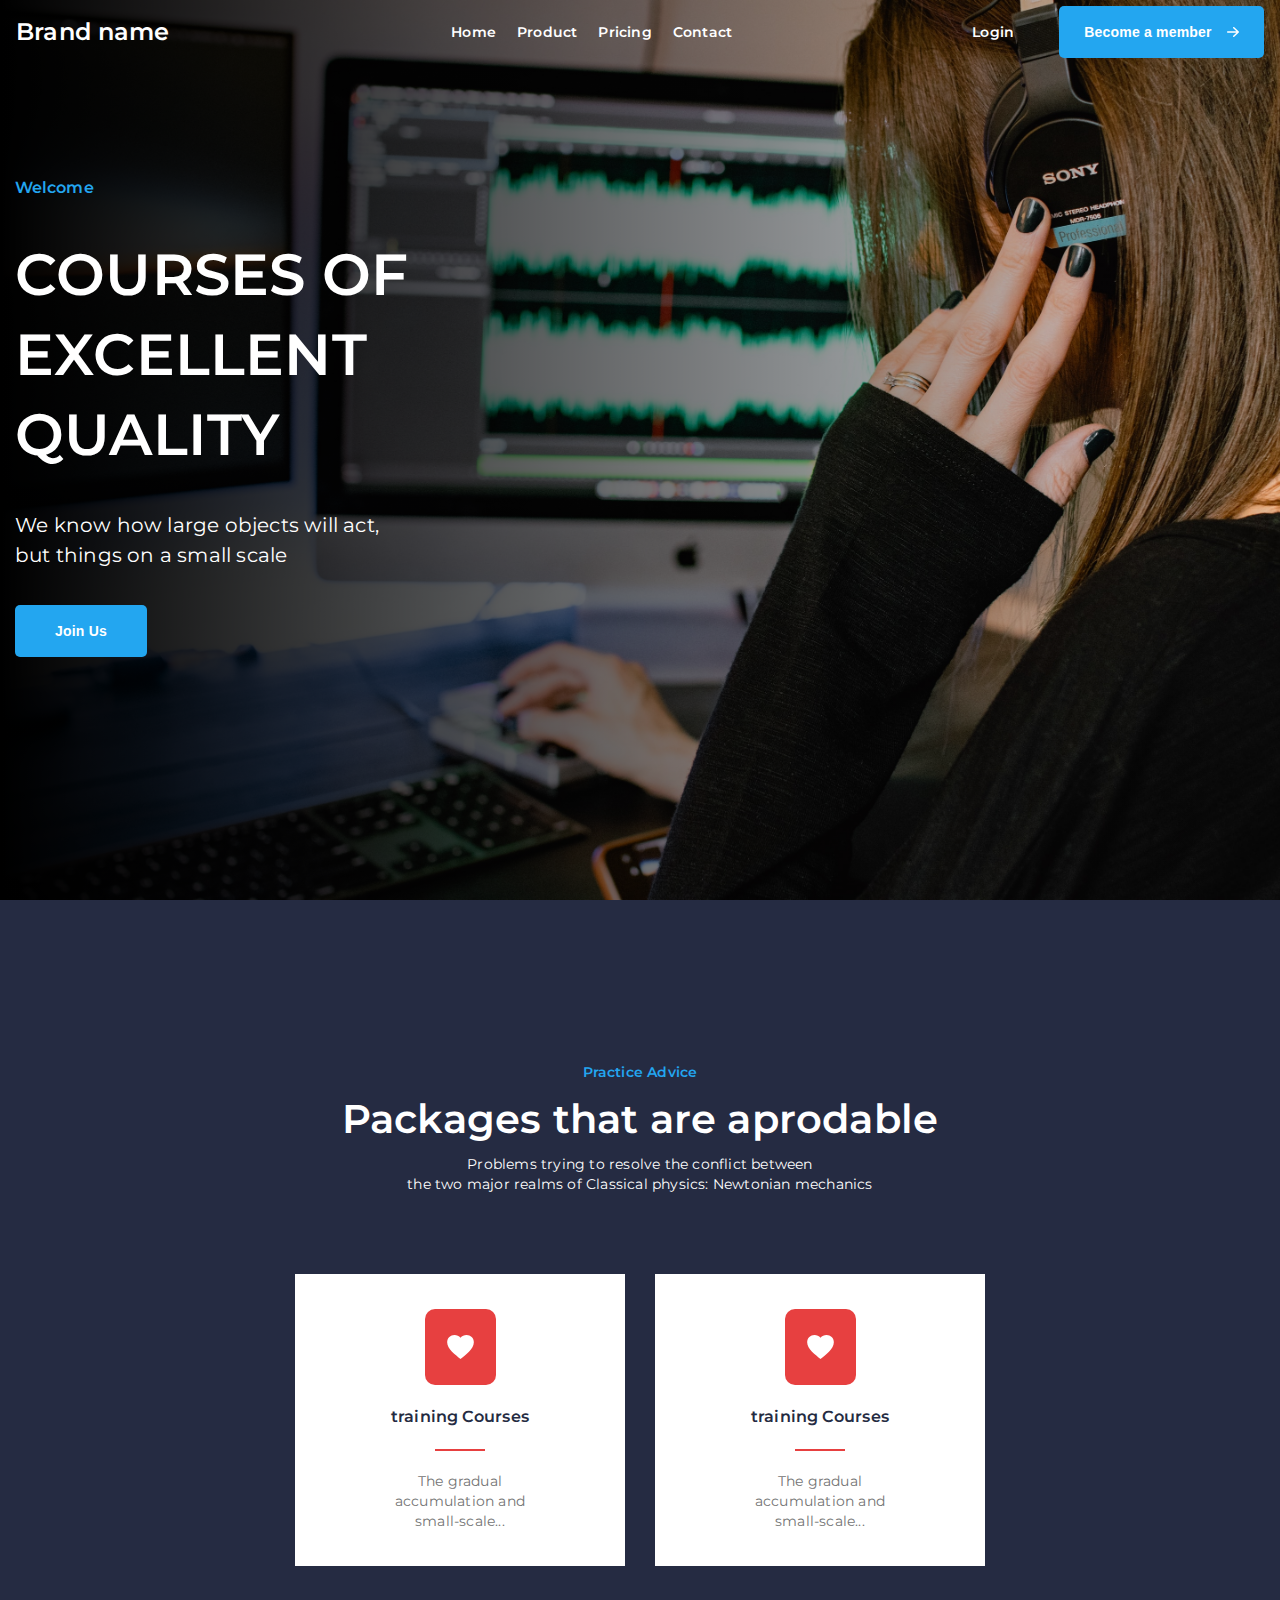
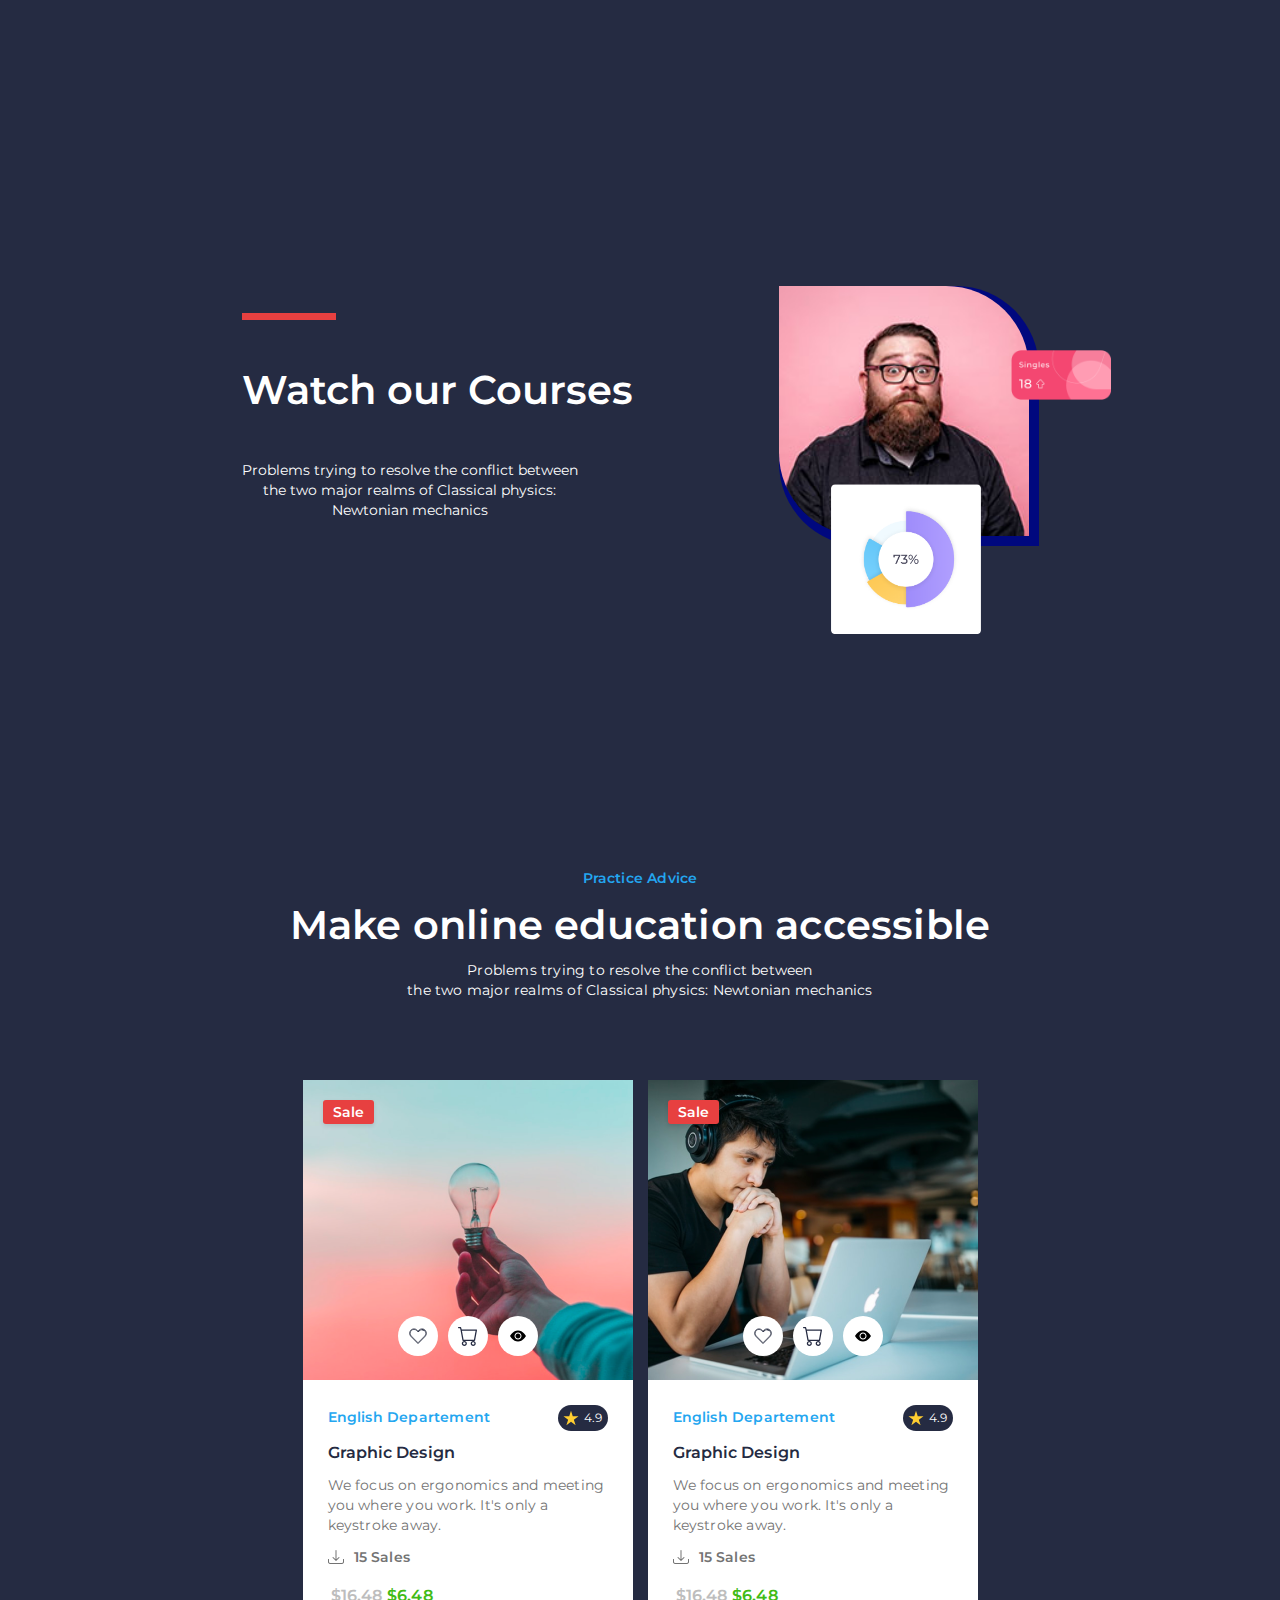
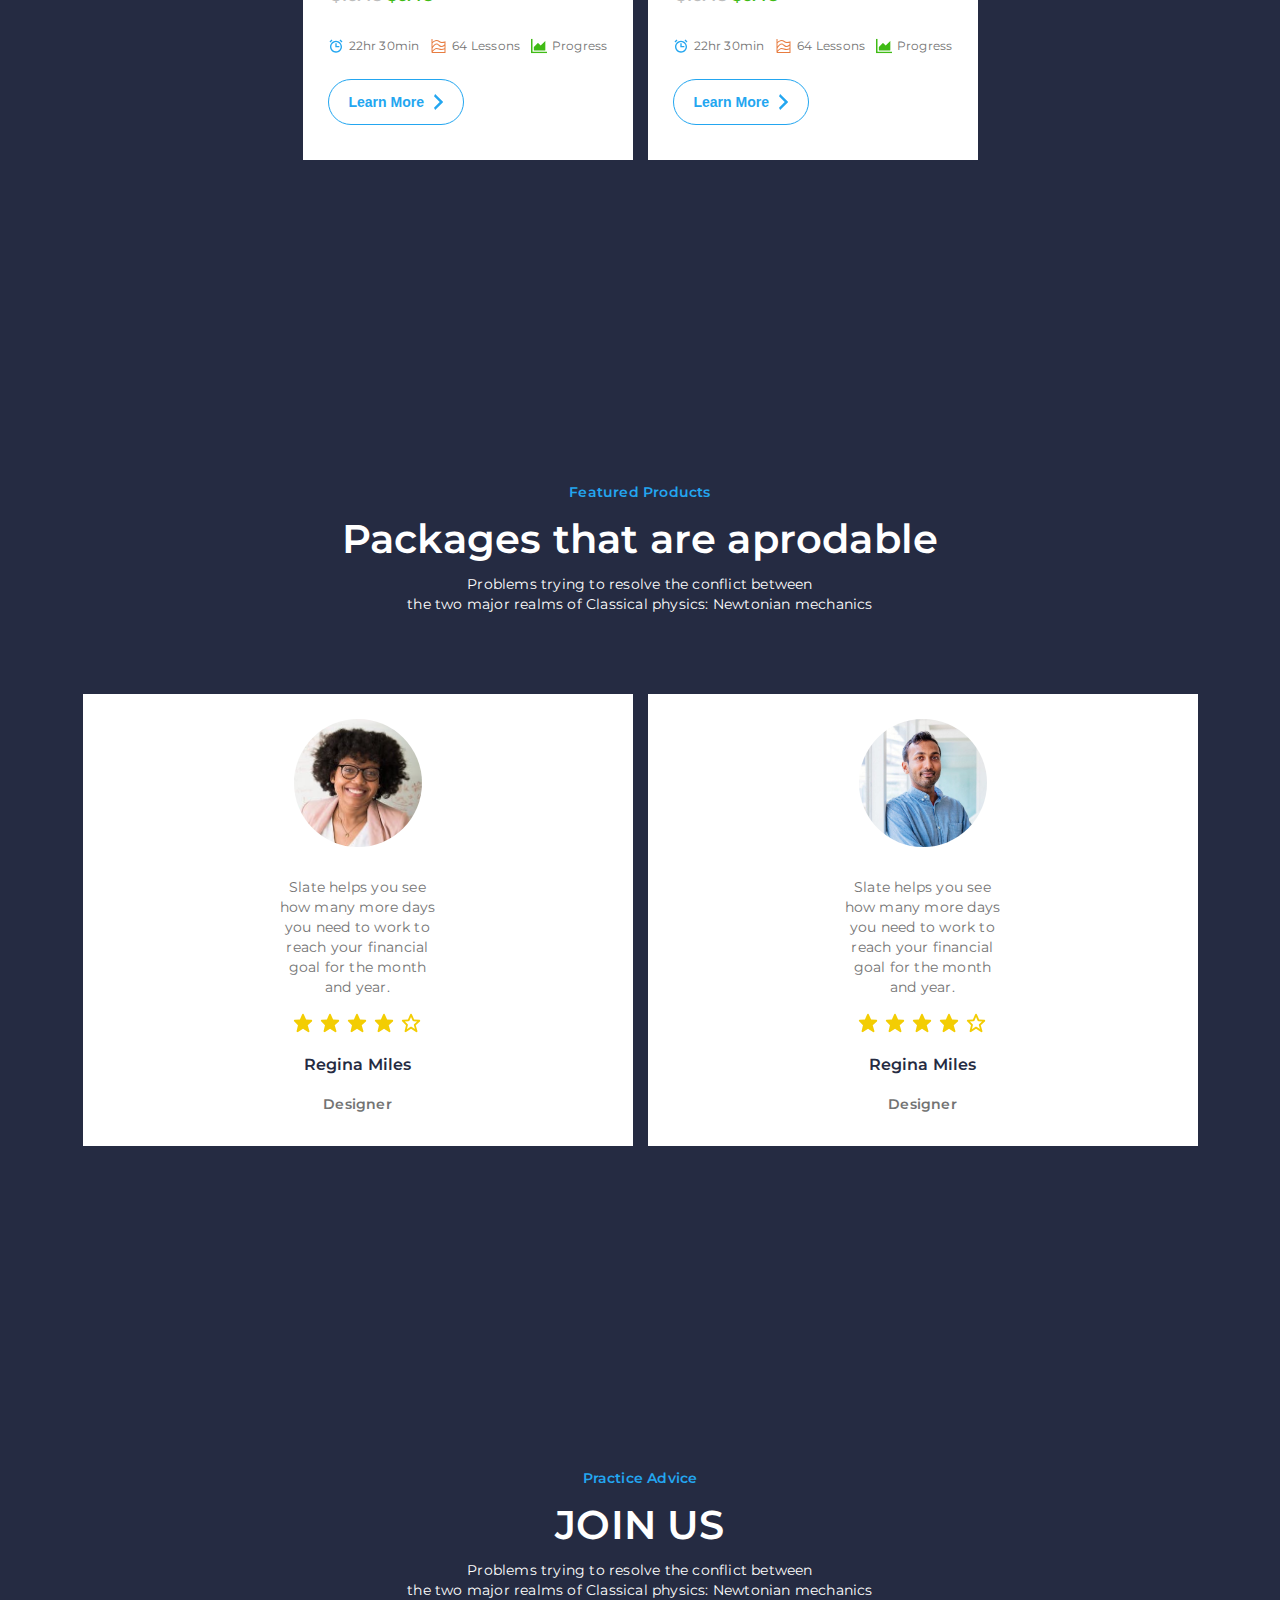
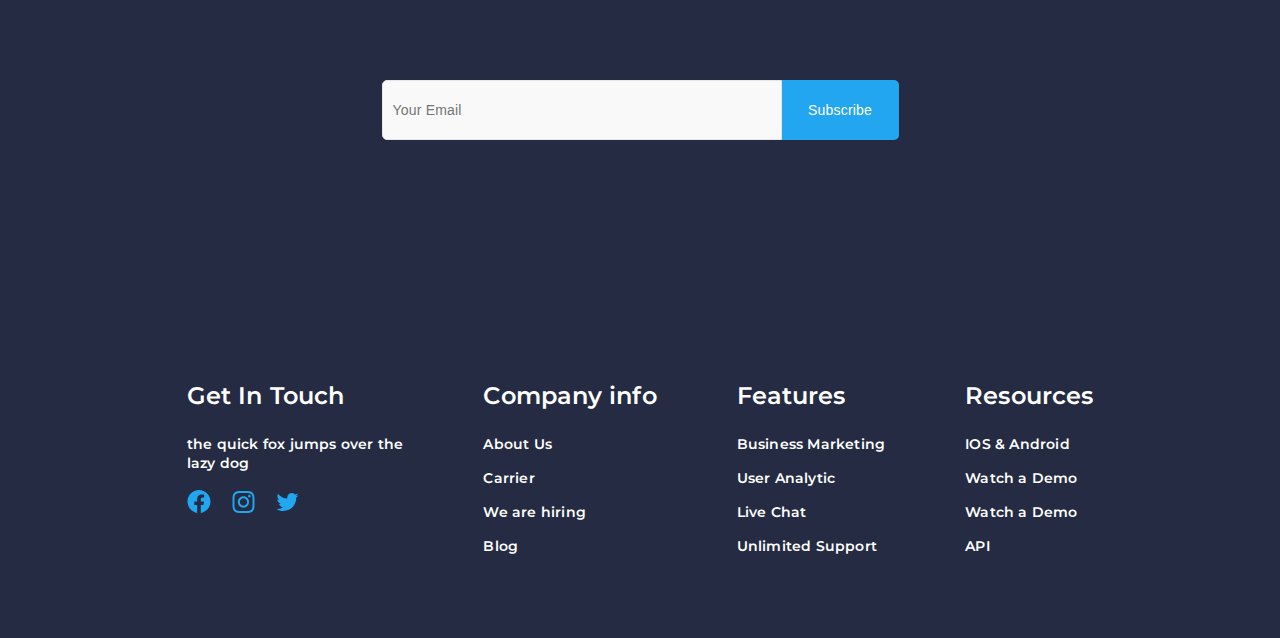
==== index.html @ 64cf274f "V1.0" ====
<html lang="en">
<head>
    <meta charset="UTF-8">
    <meta name="viewport"
          content="width=device-width, user-scalable=no, initial-scale=1.0, maximum-scale=1.0, minimum-scale=1.0">
    <meta http-equiv="X-UA-Compatible" content="ie=edge">
    <link rel="stylesheet" type="text/css" href="assets/styles/font.css">
    <link rel="stylesheet" type="text/css" href="assets/styles/reset.css">
    <link rel="stylesheet" type="text/css" href="assets/styles/style.css">
    <title>Document</title>
</head>
<body>
    <div class="about_section">
        <header class="about_section_header section__section-header">
            <h3 class="about_section_header__title">Brand name</h3>
            <nav class="">
                <ul class="menu-list">
                    <li><a>Home</a></li>
                    <li><a>Product</a></li>
                    <li><a>Pricing</a></li>
                    <li><a>Contact</a></li>
                </ul>
            </nav>
            <div class="authorization_section">
                <a>Login</a>
                <button class="authorization_section__button">
                    Become a member
                    <img src="assets/icons/btn_arrow-right.svg" alt=""/>
                </button>
            </div>
        </header>
        <div class="main-info">
            <div class="section-about">
                <h3 class="section-about__tag">Welcome</h3>
                <h1 class="section-about__headline">COURSES OF EXCELLENT QUALITY</h1>
                <h4 class="section-about__sub-headline">We know how large objects will act,<br>
                    but things on a small scale</h4>
                <button class="section-about__button">Join Us</button>
            </div>
        </div>
    </div>
    <div class="training-course-section">
        <div class="section-header section__section-header">
            <span class="section-header__title">Practice Advice</span>
            <span class="section-header__header">Packages that are aprodable</span>
            <span class="section-header__subheader">
                Problems trying to resolve the conflict between<br />
                the two major realms of Classical physics: Newtonian mechanics
            </span>
        </div>

        <div class="training-course-carousel section__course-carousel">
            <div class="course-item">
                <div class="training-course-item__content">
                    <button class="training-course-item__button">
                        <img src="assets/icons/big_like.svg" alt="like">
                    </button>
                    <span class="course-item__subheader">
                        training Courses
                    </span>
                    <div class="rectangle"></div>
                    <p class="training-course-item__description">
                        The gradual<br>
                        accumulation and<br>
                        small-scale...
                    </p>
                </div>
            </div>
            <div class="course-item">
                <div class="training-course-item__content">
                    <button class="training-course-item__button">
                        <img src="assets/icons/big_like.svg" alt="like">
                    </button>
                    <span class="course-item__subheader">
                        training Courses
                    </span>
                    <div class="rectangle"></div>
                    <p class="training-course-item__description">
                        The gradual<br>
                        accumulation and<br>
                        small-scale...
                    </p>
                </div>
            </div>
        </div>
    </div>
    <div class="watch-course-section">
        <div class="watch-course-section__description">
            <div class="watch-course-section__rectangle"></div>
            <span class="section-header__header">Watch our Courses</span>
            <span class="section-header__subheader">
                Problems trying to resolve the conflict between <br>
                the two major realms of Classical physics:<br>
                Newtonian mechanics</span>
        </div>
        <div class="watch-course-section__image">
            <div class="men-image">
                <img class="men-image__image" src="assets/images/men/men.png" alt="">
                <img class="men-image__percent" src="assets/images/men/73%20percent.png" alt="">
                <img class="men-image__singles" src="assets/images/men/singles.png" alt="">
            </div>
        </div>
    </div>
    <main class="section">
        <div class="section-header section__section-header">
            <span class="section-header__title">Practice Advice</span>
            <span class="section-header__header">Make online education accessible</span>
            <span class="section-header__subheader">
                Problems trying to resolve the conflict between<br />
                the two major realms of Classical physics: Newtonian mechanics
            </span>
        </div>

        <div class="course-carousel section__course-carousel">
            <div class="course-item">
                <div class="course-item__header">
                    <img class="course-item__image" src="assets/images/course-1.png" />
                    <div class="course-item__sale">Sale</div>
                    <div class="course-item__actions">
                        <div class="icon-button">
                            <img class="icon-button__icon" src="assets/icons/like.svg" />
                        </div>
                        <div class="icon-button">
                            <img class="icon-button__icon" src="assets/icons/cart.svg" />
                        </div>
                        <div class="icon-button">
                            <img class="icon-button__icon" src="assets/icons/view.svg"/>
                        </div>
                    </div>
                </div>
                <div class="course-item__content">
                    <div class="course-item__content-header">
                        <span class="course-item__name">English Departement</span>
                        <div class="rating">4.9</div>
                    </div>
                    <span class="course-item__subheader">
                        Graphic Design
                    </span>
                    <p class="course-item__description">
                        We focus on ergonomics and meeting
                        you where you work. It's only a
                        keystroke away.
                    </p>
                    <div class="course-item__sales">
                        <img src="assets/icons/sales.svg" />
                        <span class="course-item__sales-value">15 Sales</span>
                    </div>
                    <div class="course-item__prices">
                        <span class="course-item__price course-item__price_muted">$16.48</span>
                        <span class="course-item__price">$6.48</span>
                    </div>
                    <div class="course-item__info">
                        <div class="course-item__info-item">
                            <img src="assets/icons/clock.svg" />
                            <span class="course-item__info-title">22hr 30min</span>
                        </div>
                        <div class="course-item__info-item">
                            <img src="assets/icons/lessons.svg" />
                            <span class="course-item__info-title">64 Lessons</span>
                        </div>
                        <div class="course-item__info-item">
                            <img src="assets/icons/progress.svg" />
                            <span class="course-item__info-title">Progress</span>
                        </div>
                    </div>
                    <button class="outline-button course-item__outline-button outline-button_arrow">
                        Learn More
                    </button>
                </div>
            </div>
            <div class="course-item">
                <div class="course-item__header">
                    <img class="course-item__image" src="assets/images/course-2.png" />
                    <div class="course-item__sale">Sale</div>
                    <div class="course-item__actions">
                        <div class="icon-button">
                            <img class="icon-button__icon" src="assets/icons/like.svg" />
                        </div>
                        <div class="icon-button">
                            <img class="icon-button__icon" src="assets/icons/cart.svg" />
                        </div>
                        <div class="icon-button">
                            <img class="icon-button__icon" src="assets/icons/view.svg"/>
                        </div>
                    </div>
                </div>
                <div class="course-item__content">
                    <div class="course-item__content-header">
                        <span class="course-item__name">English Departement</span>
                        <div class="rating">4.9</div>
                    </div>
                    <span class="course-item__subheader">
                        Graphic Design
                    </span>
                    <p class="course-item__description">
                        We focus on ergonomics and meeting
                        you where you work. It's only a
                        keystroke away.
                    </p>
                    <div class="course-item__sales">
                        <img src="assets/icons/sales.svg" />
                        <span class="course-item__sales-value">15 Sales</span>
                    </div>
                    <div class="course-item__prices">
                        <span class="course-item__price course-item__price_muted">$16.48</span>
                        <span class="course-item__price">$6.48</span>
                    </div>
                    <div class="course-item__info">
                        <div class="course-item__info-item">
                            <img src="assets/icons/clock.svg" />
                            <span class="course-item__info-title">22hr 30min</span>
                        </div>
                        <div class="course-item__info-item">
                            <img src="assets/icons/lessons.svg" />
                            <span class="course-item__info-title">64 Lessons</span>
                        </div>
                        <div class="course-item__info-item">
                            <img src="assets/icons/progress.svg" />
                            <span class="course-item__info-title">Progress</span>
                        </div>
                    </div>
                    <button class="outline-button course-item__outline-button outline-button_arrow">
                        Learn More
                    </button>
                </div>
            </div>
        </div>
    </main>
    <div class="featured-products-section">
        <div class="section-header section__section-header">
            <span class="section-header__title">Featured Products</span>
            <span class="section-header__header">Packages that are aprodable</span>
            <span class="section-header__subheader">
                Problems trying to resolve the conflict between<br />
                the two major realms of Classical physics: Newtonian mechanics
            </span>
        </div>

        <div class="featured-products-carousel section__course-carousel">
            <div class="review-item">
                <img class="featured-products__image" src="assets/images/women_featured_products.png" alt="">
                <div class="review-item__content">
                    <p class="training-course-item__description">
                        Slate helps you see<br>
                        how many more days<br>
                        you need to work to<br>
                        reach your financial<br>
                        goal for the month<br>
                        and year.
                    </p>
                    <div class="star-list">
                        <img src="assets/icons/big_star.svg" alt="">
                        <img src="assets/icons/big_star.svg" alt="">
                        <img src="assets/icons/big_star.svg" alt="">
                        <img src="assets/icons/big_star.svg" alt="">
                        <img src="assets/icons/empty_big_star.svg" alt="">
                    </div>
                    <span class="course-item__subheader">Regina Miles</span>
                    <span class="course-item__emp-positon">Designer</span>
                </div>
            </div>
            <div class="review-item">
                <img class="featured-products__image" src="assets/images/men_featured_products.png" alt="">
                <div class="review-item__content">
                    <p class="training-course-item__description">
                        Slate helps you see<br>
                        how many more days<br>
                        you need to work to<br>
                        reach your financial<br>
                        goal for the month<br>
                        and year.
                    </p>
                    <div class="star-list">
                        <img src="assets/icons/big_star.svg" alt="">
                        <img src="assets/icons/big_star.svg" alt="">
                        <img src="assets/icons/big_star.svg" alt="">
                        <img src="assets/icons/big_star.svg" alt="">
                        <img src="assets/icons/empty_big_star.svg" alt="">
                    </div>
                    <span class="course-item__subheader">Regina Miles</span>
                    <span class="course-item__emp-positon">Designer</span>
                </div>
            </div>
        </div>
    </div>
    <div class="feedback-section">
        <div class="section-header section__section-header">
            <span class="section-header__title">Practice Advice</span>
            <span class="section-header__header">JOIN US</span>
            <span class="section-header__subheader">
                Problems trying to resolve the conflict between<br />
                the two major realms of Classical physics: Newtonian mechanics
            </span>
        </div>
        <form method="post">
            <div class="feedback-section__form-email">
                <label for="email">
                    <input type="text" id="email" name="feedback_email" placeholder="Your Email">
                </label>
                <button class="subscribe-button">Subscribe</button>
            </div>
        </form>

    </div>
    <footer>
        <div class="footer__section">
            <span class="footer-title">Get In Touch</span>
            <ul class="footer__resources__list">
                <li><a>the quick fox jumps over the<br>
                    lazy dog</a></li>
            </ul>
            <div class="footer__section__network">
                <a class="contact_image"><img src="assets/icons/network/facebook.svg" alt="facebook"></a>
                <a class="contact_image"><img src="assets/icons/network/instagram.svg" alt="instagram"></a>
                <a class="contact_image"><img src="assets/icons/network/twitter.svg" alt="twitter"></a>
            </div>
        </div>
        <div class="footer__section">
            <span class="footer-title">Company info</span>
            <ul class="footer__resources__list">
                <li><a>About Us</a></li>
                <li><a>Carrier</a></li>
                <li><a>We are hiring</a></li>
                <li><a>Blog</a></li>
            </ul>
        </div>
        <div class="footer__section">
            <span class="footer-title">Features</span>
            <ul class="footer__resources__list">
                <li><a>Business Marketing</a></li>
                <li><a>User Analytic</a></li>
                <li><a>Live Chat</a></li>
                <li><a>Unlimited Support</a></li>
            </ul>
        </div>
        <div class="footer__section">
            <span class="footer-title">Resources</span>
            <ul class="footer__resources__list">
                <li><a>IOS & Android</a></li>
                <li><a>Watch a Demo</a></li>
                <li><a>Watch a Demo</a></li>
                <li><a>API</a></li>
            </ul>
        </div>
    </footer>
</body>
</html>
---- assets/styles/font.css ----
@font-face {
    font-family: Montserrat;
    src: url("../fonts/Montserrat-Regular.ttf");
    font-weight: 400;
    font-style: normal;
}

@font-face {
    font-family: Montserrat;
    src: url("../fonts/Montserrat-SemiBold.ttf");
    font-weight: 700;
    font-style: normal;
}
---- assets/styles/style.css ----
body {
    font-family: Montserrat, serif;
    background: #252B42;
}

.about_section {
    background: linear-gradient(90deg, #000 0.13%, #000 0.14%, rgba(0, 0, 0, 0.00) 99.56%), url('../images/background.jpg');
    height: 900px;
    width: 100%; /*1920px;*/
    background-size: cover;
    background-repeat: no-repeat;
    background-position: center center;
}

a:hover {

    filter: brightness(75%);
    cursor: pointer;
}

.about_section_header {
    display: flex;
    padding: 3px 0px;
    justify-content: center;
    align-items: center;
    text-align: center;
    gap: 240px;
}

.about_section_header:not(:first-child)  {
    gap: 40px;
}

/*.navigation-section {
    display: flex;
    padding: 3px 0px;
    justify-content: center;
    align-items: center;
    text-align: center;
    gap: 240px;
}*/

.about_section_header__title {
    color: #FFF;
    display: inline-flex;
    padding: 13px 42px 13px 0px;
    align-items: center;

    font-size: 24px;
    font-style: normal;
    font-weight: 700;
    line-height: 32px; /* 133.333% */
    letter-spacing: 0.1px;
}

.menu-list {
    display: flex;
    align-items: center;
    gap: 21px;
}

nav {
    display: inline-flex;
    padding: 3px 0px;
    justify-content: center;
    align-items: center;
    gap: 240px;
}

a {
    color: #FFF;
    text-align: center;

    /* link */
    font-size: 14px;
    font-style: normal;
    font-weight: 700;
    line-height: 24px; /* 171.429% */
    letter-spacing: 0.2px;
}

.authorization_section {
    display: flex;
    align-items: center;
    gap: 45px;
}

.authorization_section__button {
    border-radius: 5px;
    background: #23A6F0;
    display: flex;
    padding: 15px 25px;
    align-items: center;
    gap: 15px;
    border: none;

    color: #FFF;

    font-size: 14px;
    font-style: normal;
    font-weight: 700;
    line-height: 22px; /* 157.143% */
    letter-spacing: 0.2px;
}

/*--------*/

.main-info {
    margin: 0 auto;
    display: flex;
    width: 100%;
    max-width: 1250px;
    padding: 112px 0px;
    flex-direction: column;
    align-items: flex-start;
    gap: 80px;
}

.section-about {
    display: flex;
    width: 599px;
    flex-direction: column;
    align-items: flex-start;
    gap: 35px;
}

.section-about__tag {
    color: #23A6F0;
    font-size: 16px;
    font-style: normal;
    font-weight: 700;
    line-height: 24px; /* 150% */
    letter-spacing: 0.1px;
}

.section-about__headline {
    color: #FFF;
    font-size: 58px;
    font-style: normal;
    font-weight: 700;
    line-height: 80px; /* 137.931% */
    letter-spacing: 0.2px;
}

.section-about__sub-headline {
    color: #FFF;
    font-size: 20px;
    font-style: normal;
    font-weight: 400;
    line-height: 30px; /* 150% */
    letter-spacing: 0.2px;
}

.section-about__button {
    display: flex;
    padding: 15px 40px;
    flex-direction: column;
    align-items: center;
    gap: 10px;
    border-radius: 5px;
    background: #23A6F0;
    border: none;

    color: #FFF;
    font-size: 14px;
    font-style: normal;
    font-weight: 700;
    line-height: 22px; /* 157.143% */
    letter-spacing: 0.2px;
}

/*--------*/

.training-course-section{
    padding: 160px 0px;
    flex-direction: column;
    align-items: center;
    gap: 80px;
}

.rectangle {
    background: #E74040;
    width: 50px;
    height: 2px;
}

.training-course-carousel {
    display: flex;
    flex-direction: row;
    gap: 30px;
    justify-content: center;
}

.training-course-item__button {
    border-radius: 10px;
    background: #E74040;
    padding: 22px 19px;
    align-items: flex-start;
    gap: 10px;
    border: none;
}

.training-course-item__content {
    display: flex;
    padding: 35px 40px;
    flex-direction: column;
    align-items: center;
    gap: 20px;
    align-self: stretch;
    background: #FFF;
}

.training-course-item__description {
    color: #737373;
    text-align: center;
    font-size: 14px;
    font-style: normal;
    font-weight: 400;
    line-height: 20px; /* 142.857% */
    letter-spacing: 0.2px;
}

/*--------*/

.watch-course-section {
    padding: 160px 0px;
    align-items: center;
    display: flex;
    flex-direction: row;
    justify-content: center;
    gap: 30px;
}

.watch-course-section__description {
    display: flex;
    width: 507px;
    flex-direction: column;
    align-items: flex-start;
    gap: 35px;
}

.watch-course-section__rectangle {
    background: #E74040;
    width: 94px;
    height: 7px;
}

.men-image__image {
    width: 250px;
    height: 250px;
    border-radius: 0px 83.115px;
   /* background: url(<path-to-image>), lightgray 50% / cover no-repeat;*/
}

.men-image {
    width: 260px;
    height: 260px;
    flex-shrink: 0;
    border-radius: 0px 83.115px;
    background: #00087E;
}

.men-image__percent {
    width: 150px;
    height: 150px;
    position: relative;
    bottom: 20%;
    left: 20%;
}

.men-image__singles {
    width: 100px;
    height: 50px;
    flex-shrink: 0;
    position: relative;
    bottom: 110%;
    left: 30%;
}

/*--------*/

.featured-products-section {
    padding: 160px 0px;
    flex-direction: column;
    align-items: center;
    gap: 80px;
}

.featured-products-carousel {
    display: flex;
    flex-direction: row;
    gap: 15px;
    justify-content: center;
}

.featured-products__image {
    width: 128px;
    height: 128px;
    border-radius: 100px;
}

.review-item {
    display: flex;
    width: 500px;
    padding: 25px 25px 0px 25px;
    flex-direction: column;
    align-items: center;
    align-self: stretch;
    background: #FFF;
}

.review-item__content {
    display: flex;
    padding: 30px;
    flex-direction: column;
    align-items: center;
    gap: 15px;
    align-self: stretch;
}

.course-item__emp-positon {
    color: #737373;
    text-align: center;
    font-size: 14px;
    font-style: normal;
    font-weight: 700;
    line-height: 24px; /* 171.429% */
    letter-spacing: 0.2px;
}

/*--------*/

.feedback-section {
    display: flex;
    width: 100%;
    padding: 160px 0px;
    flex-direction: column;
    align-items: center;
    justify-content: center;
    gap: 80px;
    flex-shrink: 0;
}

.feedback-section__form-email {
    display: flex;
    flex-direction: row;
}

#email {
    display: flex;
    width: 400px;
    height: 60px;
    /*padding: 15px 591px 15px 20px;*/
    align-items: center;
    padding: 10px;

    color: #737373;
    font-size: 14px;
    font-style: normal;
    font-weight: 400;
    line-height: 28px; /* 200% */
    letter-spacing: 0.2px;

    border-radius: 5px 0px 0px 5px;
    border: 1px solid #E6E6E6;
    outline: none;
    background: #F9F9F9;
}

.subscribe-button {
    display: flex;
    width: 117px;
    height: 60px;
    padding: 15px 22.5px;
    justify-content: center;
    align-items: center;

    border-radius: 0px 5px 5px 0px;
    border: 1px solid #E6E6E6;
    background: #23A6F0;
    border: none;

    color: #FFF;
    text-align: center;
    font-size: 14px;
    font-style: normal;
    font-weight: 400;
    line-height: 28px; /* 200% */
    letter-spacing: 0.2px;
}

.form {
    display: flex;
    flex-direction: row;
}

/*--------*/

footer {
    display: flex;
    width: 100%;
    padding: 80px 0px;
    justify-content: center;
    gap: 80px;
    flex-wrap: wrap;
}

.footer__resources__list {
    display: flex;
    flex-direction: column;
    align-items: flex-start;
    gap: 10px;
}

.footer__section {
    display: flex;
    flex-direction: column;
    align-items: flex-start;
    gap: 20px;
}

.footer-title {
    color: #FFF;

    font-size: 24px;
    font-style: normal;
    font-weight: 700;
    line-height: 32px; /* 133.333% */
    letter-spacing: 0.1px;
}

.footer__section__network {
    display: flex;
    justify-content: center;
    align-items: center;
    gap: 20px;
}

.contact_image:hover {
    filter: brightness(85%);
}

/*--------*/

.section {
    background-color: #252B42;
    padding: 160px 0;
}

.section-header {
    align-items: center;
    display: flex;
    flex-direction: column;
    /*width: 691px;*/
    letter-spacing: 0.2px;
}

.section__section-header {
    margin: auto;
}

.section-header__title {
    color: #23A6F0;
    font-weight: 700;
    font-size: 14px;
    line-height: 24px;
}

.section-header__header {
    color: white;
    font-size: 40px;
    font-weight: 700;
    line-height: 50px;
    margin: 10px 0;
}

.section-header__subheader {
    color: white;
    font-size: 14px;
    line-height: 20px;
    text-align: center;
}

.section__course-carousel {
    margin-top: 80px;
}

.course-carousel {
    display: flex;
    flex-direction: row;
    gap: 15px;
    justify-content: center;
}


/*----course-item----*/
.course-item {
    width: 330px;
}

.course-item__header {
    position: relative;
}

.course-item__image {
    width: 330px;
    height: 300px;
    object-fit: cover;
}

.course-item__sale {
    background-color: #E74040;
    border-radius: 3px;
    box-shadow: 0px 2px 4px 0px rgba(0, 0, 0, 0.10);
    color: white;
    display: inline-block;
    font-size: 14px;
    font-weight: 700;
    line-height: 24px;
    letter-spacing: 0.2px;
    padding: 0 10px;
    position: absolute;
    top: 20px;
    left: 20px;
}

.course-item__actions {
    bottom: 24px;
    display: flex;
    flex-direction: row;
    gap: 10px;
    justify-content: center;
    position: absolute;
    width: 100%;
}

.course-item__content {
    background-color: white;
    display: flex;
    flex-direction: column;
    gap: 10px;
    padding: 25px 25px 35px 25px;
}

.course-item__content-header {
    display: flex;
    flex-direction: row;
    justify-content: space-between;
}

.course-item__name {
    color: #23A6F0;
    font-size: 14px;
    line-height: 24px;
    font-weight: 700;
    letter-spacing: 0.2px;
}

.course-item__subheader {
    color: #252B42;
    font-size: 16px;
    font-weight: 700;
    letter-spacing: 0.1px;
    line-height: 24px;
}

.course-item__description {
    color: #737373;
    font-size: 14px;
    line-height: 20px;
    letter-spacing: 0.2px;
}

.course-item__sales {
    align-items: center;
    display: flex;
    gap: 10px;
}

.course-item__sales-value {
    color: #737373;
    font-size: 14px;
    font-weight: 700;
    line-height: 24px;
    letter-spacing: 0.2px;
}

.course-item__prices {
    display: flex;
    gap: 5px;
    padding: 5px 3px;
}

.course-item__price {
    color: #40BB15;
    font-size: 16px;
    font-weight: 700;
    line-height: 24px;
    letter-spacing: 0.1px;
}

.course-item__price_muted {
    color: #BDBDBD;
}

.course-item__info {
    display: flex;
    justify-content: space-between;
    padding: 15px 0;
}

.course-item__info-item {
    align-items: center;
    display: flex;
    gap: 5px;
}

.course-item__info-title {
    color: #737373;
    font-size: 12px;
    letter-spacing: 0.2px;
    line-height: 16px;
}

.course-item__outline-button {
    align-self: flex-start;
}
/*--------*/

/*----outline-button----*/
.outline-button {
    align-items: center;
    background-color: white;
    border: 1px solid #23A6F0;
    border-radius: 37px;
    color: #23A6F0;
    display: flex;
    font-size: 14px;
    font-weight: 700;
    gap: 10px;
    line-height: 24px;
    padding: 10px 20px;
}

.outline-button_arrow:after {
    background-image: url('../icons/arrow-right.svg');
    content: '';
    display: inline-block;
    height: 16px;
    width: 9px;
}
/*--------*/

/*----rating----*/
.rating {
    align-items: center;
    background-color: #252B42;
    border-radius: 20px;
    color: white;
    display: flex;
    font-size: 12px;
    letter-spacing: 0.2px;
    line-height: 16px;
    padding: 5px;
}

.rating:before {
    background-image: url('../icons/star.svg');
    content: '';
    height: 16px;
    margin-right: 5px;
    width: 16px;
}
/*--------*/


/*----icon-button----*/
.icon-button {
    align-items: center;
    background-color: white;
    border-radius: 50%;
    cursor: pointer;
    display: flex;
    height: 40px;
    justify-content: center;
    transition: background-color 100ms ease-in;
    width: 40px;
}

.icon-button:hover {
    background-color: #e7e7e7;
}

button:hover {
    filter: brightness(85%);
}
/*--------*/

@media screen and (max-width: 540px) {

    .about_section_header {
        gap: 20px;
        flex-direction: column;
        flex-wrap: wrap;
    }

    a {
        font-size: 18px;
    }

    .authorization_section {
        gap: 35px;
    }

    .about_section_header__title {
        padding: 0;
        padding-top: 10px;
        padding-bottom: 10px;
        font-size: 35px;
    }

    .section-about__sub-headline {
        text-align: center;
    }

    .section-about {
        width: 100%;
        align-items: center;
    }

    .section-about__headline {
        font-size: 54px;
        text-align: center;
    }

    .watch-course-section {
        flex-direction: column;
        justify-content: center;
    }

    .watch-course-section__description {
        width: 300px;
    }

    .men-image {
        width: 210px;
        height: 210px;

    }

    .men-image__image {
        width: 200px;
        height: 200px;
    }

    .men-image__percent {
        width: 130px;
        height: 130px;
    }

    .men-image__singles {
        width: 70px;
        height: 30px;
    }

    .section {
        padding: 100px 10px;
    }

    .section-header__header {
        text-align: center;
        font-size: 30px;
        line-height: 40px;
    }

    .course-carousel {
        flex-direction: column;
        align-items: center;
    }

    .section__course-carousel {
        flex-direction: column;
        align-items: center;
    }

    .review-item {
        width: 320px;
        flex-direction: row;
        margin: auto;
    }

    .training-course-item__description {
        font-size: 12px;
    }

    .feedback-section__form-email {
        flex-direction: column;
        align-items: center;
        gap: 20px;
    }

    #email {
        width: 325px;
        border-radius: 5px;
    }

    .subscribe-button {
        border-radius: 5px;
    }

    footer {
        flex-direction: column;
        gap: 30px;
        padding-bottom: 50px;
        align-items: center;
    }

    .footer__section {
        align-items: center;
    }

    .footer__resources__list {
        display: none;
        position: relative;
        background-color: #252B42;
        padding: 10px;
        list-style: none;
        border: none;
    }

    .footer__section:hover .footer__resources__list {
        display: flex;
        align-items: center;
        text-align: center;
        gap: 15px;
    }
}
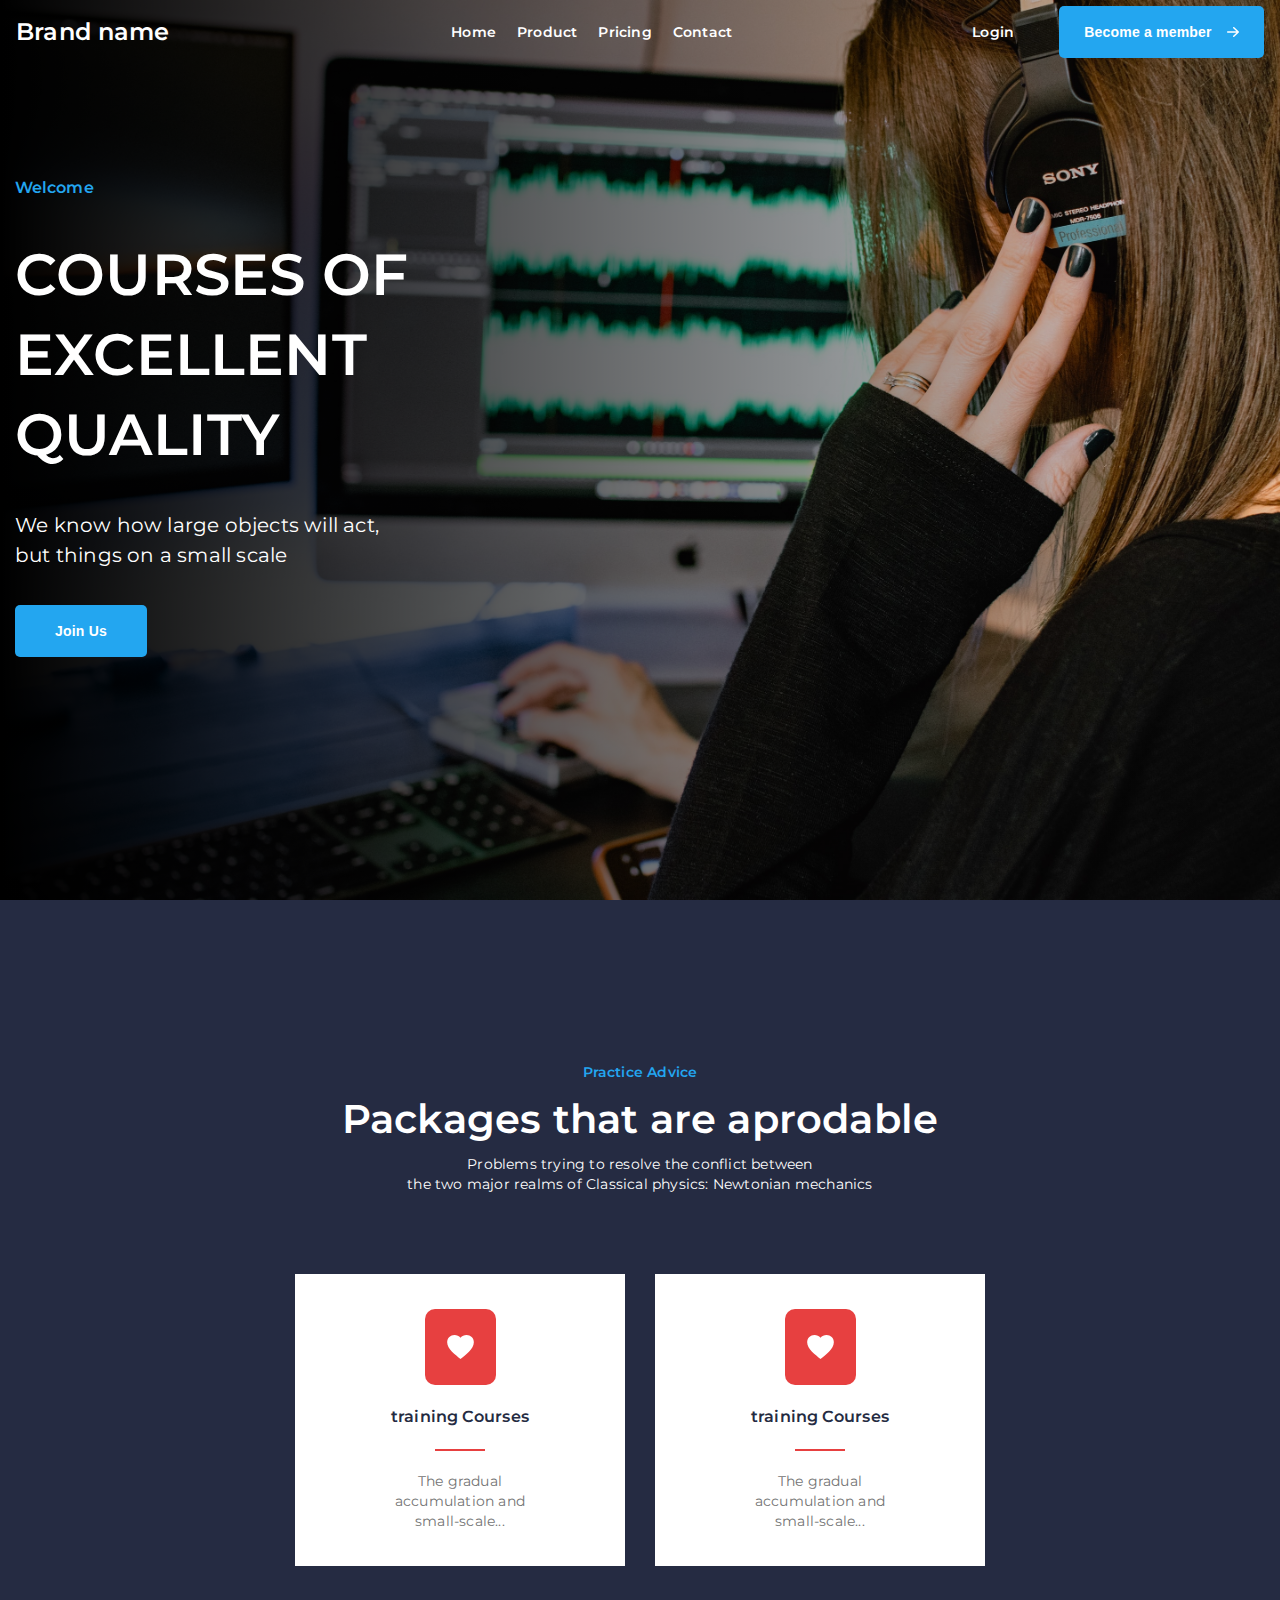
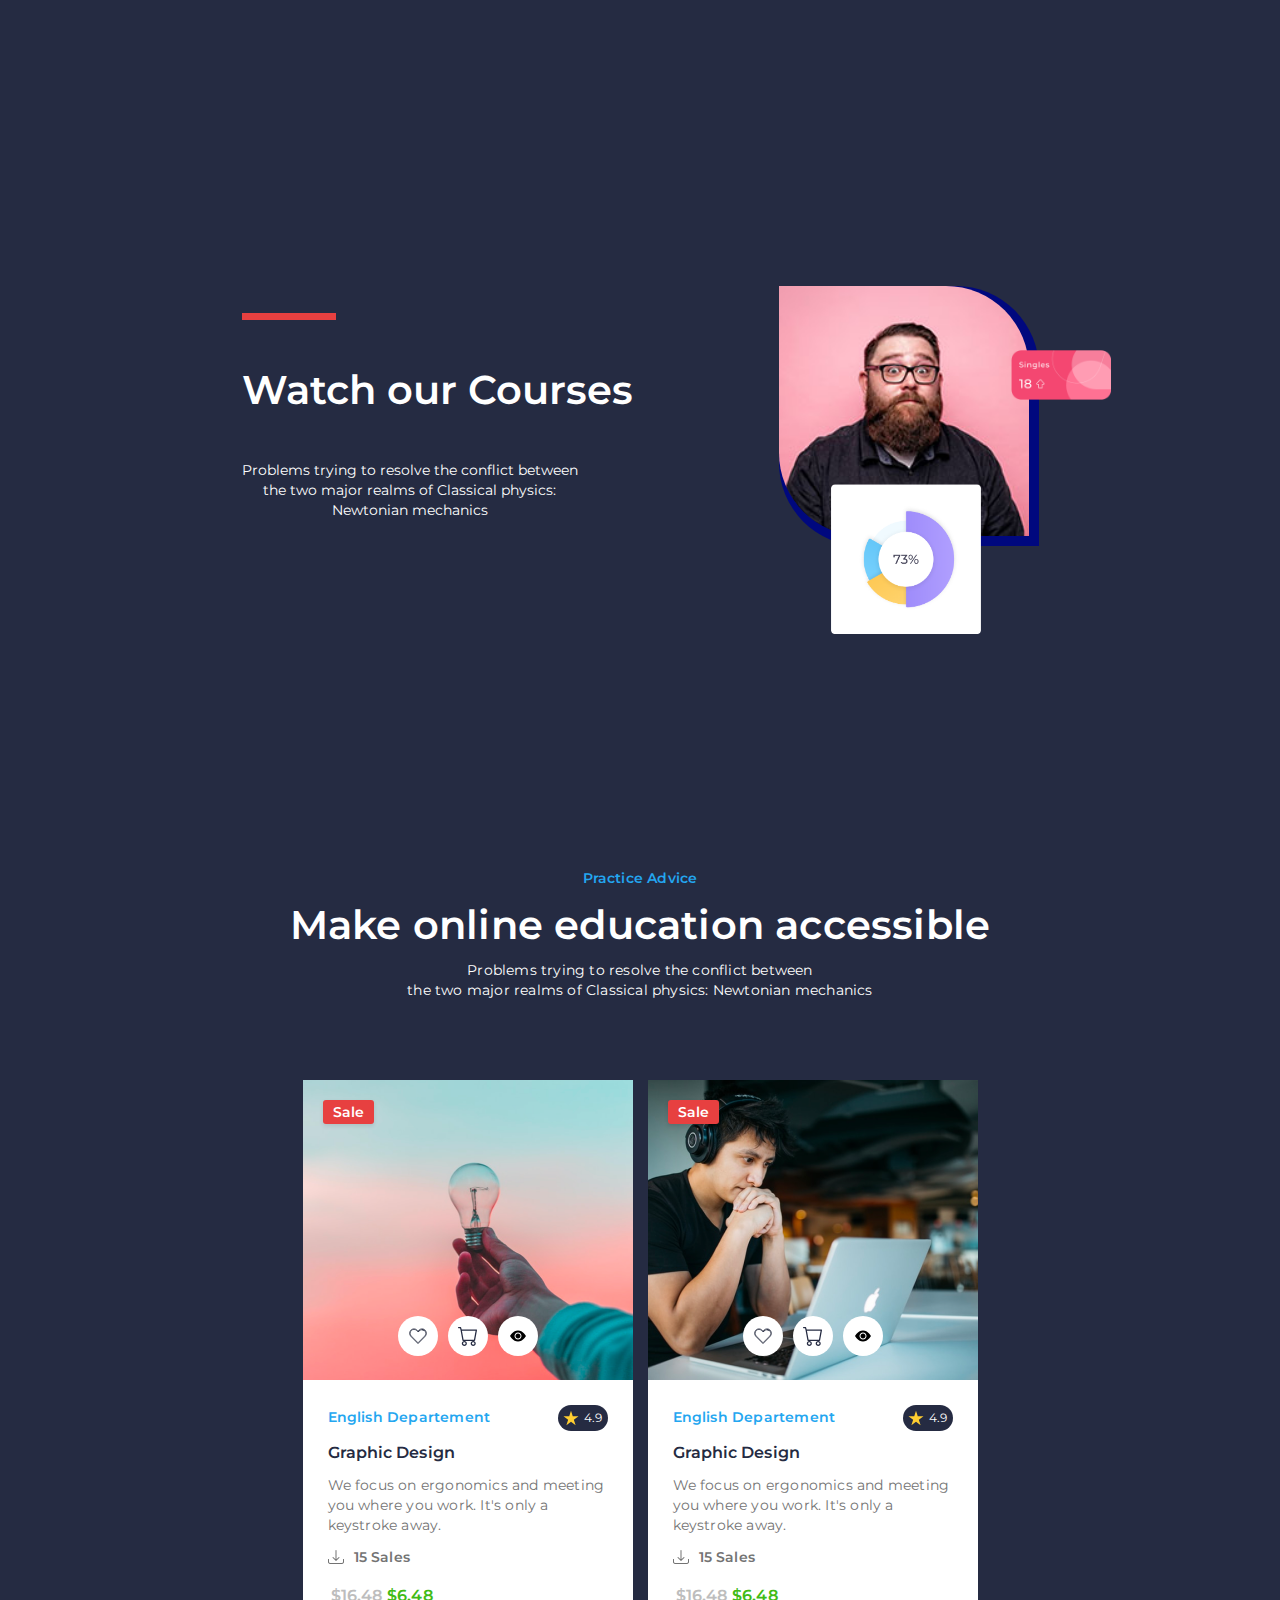
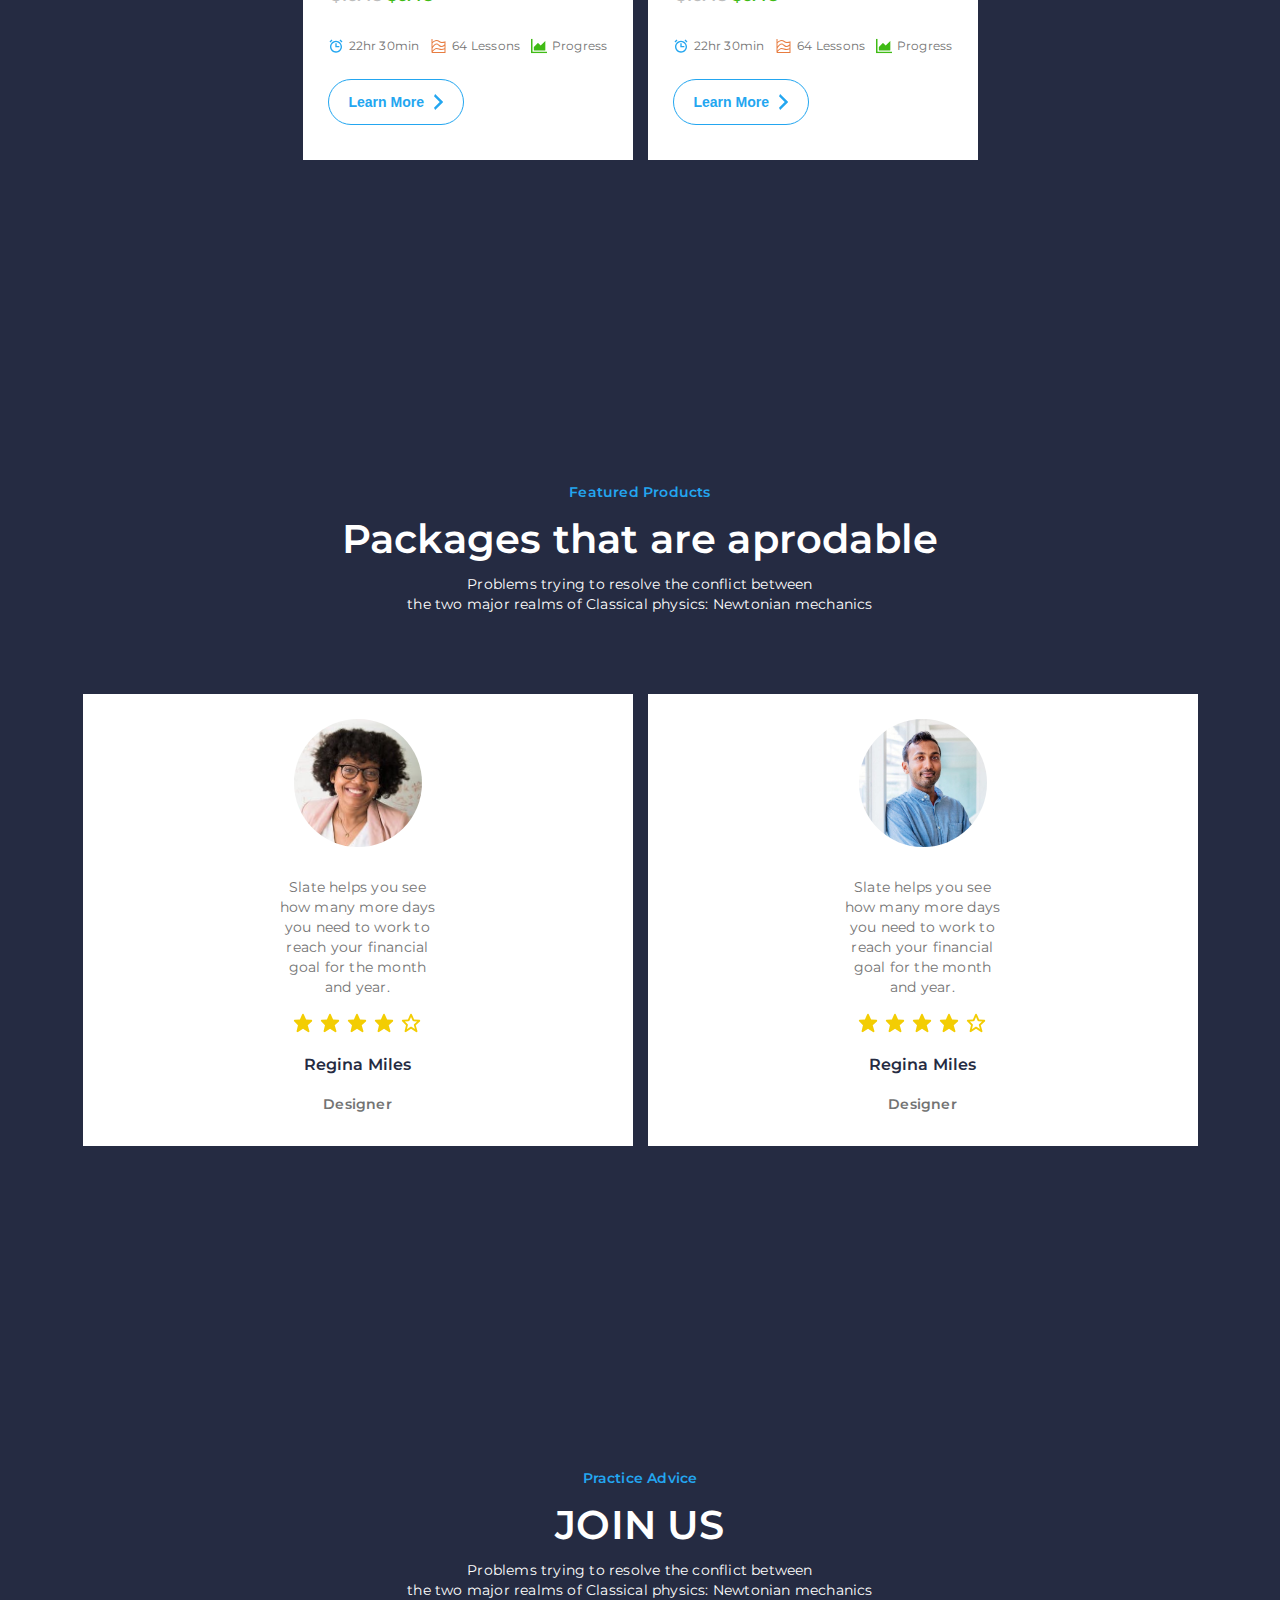
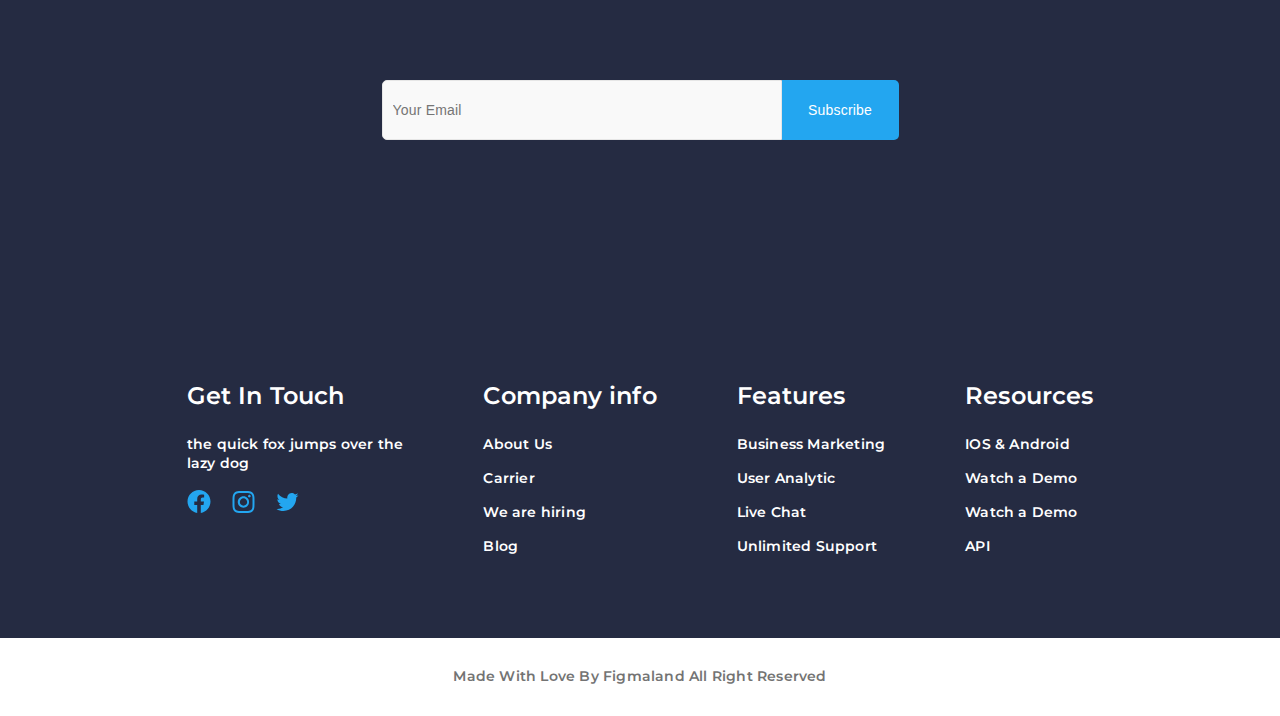
==== commit 04444327: "V1.1" ====
--- a/index.html
+++ b/index.html
@@ -7,7 +7,8 @@
     <link rel="stylesheet" type="text/css" href="assets/styles/font.css">
     <link rel="stylesheet" type="text/css" href="assets/styles/reset.css">
     <link rel="stylesheet" type="text/css" href="assets/styles/style.css">
-    <title>Document</title>
+    <link rel="stylesheet" type="text/css" href="assets/styles/iphone-xr.css">
+    <title>Course success</title>
 </head>
 <body>
     <div class="about_section">
@@ -343,5 +344,10 @@
             </ul>
         </div>
     </footer>
+    <div class="made-with-section">
+        <p class="made-with-section__text">
+            Made With Love By Figmaland All Right Reserved
+        </p>
+    </div>
 </body>
 </html>--- a/assets/styles/style.css
+++ b/assets/styles/style.css
@@ -696,145 +696,29 @@
 }
 /*--------*/
 
-@media screen and (max-width: 540px) {
-
-    .about_section_header {
-        gap: 20px;
-        flex-direction: column;
-        flex-wrap: wrap;
-    }
-
-    a {
-        font-size: 18px;
-    }
-
-    .authorization_section {
-        gap: 35px;
-    }
-
-    .about_section_header__title {
-        padding: 0;
-        padding-top: 10px;
-        padding-bottom: 10px;
-        font-size: 35px;
-    }
-
-    .section-about__sub-headline {
-        text-align: center;
-    }
-
-    .section-about {
-        width: 100%;
-        align-items: center;
-    }
-
-    .section-about__headline {
-        font-size: 54px;
-        text-align: center;
-    }
-
-    .watch-course-section {
-        flex-direction: column;
-        justify-content: center;
-    }
-
-    .watch-course-section__description {
-        width: 300px;
-    }
-
-    .men-image {
-        width: 210px;
-        height: 210px;
-
-    }
-
-    .men-image__image {
-        width: 200px;
-        height: 200px;
-    }
-
-    .men-image__percent {
-        width: 130px;
-        height: 130px;
-    }
-
-    .men-image__singles {
-        width: 70px;
-        height: 30px;
-    }
-
-    .section {
-        padding: 100px 10px;
-    }
-
-    .section-header__header {
-        text-align: center;
-        font-size: 30px;
-        line-height: 40px;
-    }
-
-    .course-carousel {
-        flex-direction: column;
-        align-items: center;
-    }
-
-    .section__course-carousel {
-        flex-direction: column;
-        align-items: center;
-    }
-
-    .review-item {
-        width: 320px;
-        flex-direction: row;
-        margin: auto;
-    }
-
-    .training-course-item__description {
-        font-size: 12px;
-    }
-
-    .feedback-section__form-email {
-        flex-direction: column;
-        align-items: center;
-        gap: 20px;
-    }
-
-    #email {
-        width: 325px;
-        border-radius: 5px;
-    }
-
-    .subscribe-button {
-        border-radius: 5px;
-    }
-
-    footer {
-        flex-direction: column;
-        gap: 30px;
-        padding-bottom: 50px;
-        align-items: center;
-    }
-
-    .footer__section {
-        align-items: center;
-    }
-
-    .footer__resources__list {
-        display: none;
-        position: relative;
-        background-color: #252B42;
-        padding: 10px;
-        list-style: none;
-        border: none;
-    }
-
-    .footer__section:hover .footer__resources__list {
-        display: flex;
-        align-items: center;
-        text-align: center;
-        gap: 15px;
-    }
-}
-
-
-
+.made-with-section {
+    align-items: center;
+    align-self: stretch;
+    background: #ffffff;
+    display: flex;
+    justify-content: center;
+    height: 76px;
+    padding: 0px 195px 2px 195px;
+    text-align: center;
+
+    color: #737373;
+    font-size: 14px;
+    font-style: normal;
+    font-weight: 700;
+    line-height: 24px;
+    letter-spacing: 0.2px;
+}
+
+.made-with-section__text {
+    padding: 25px 0;
+}
+
+
+
+
+
--- a/assets/styles/iphone-xr.css
+++ b/assets/styles/iphone-xr.css
@@ -0,0 +1,143 @@
+@media screen and (max-width: 540px) {
+
+    .about_section_header {
+        gap: 20px;
+        flex-direction: column;
+        flex-wrap: wrap;
+    }
+
+    a {
+        font-size: 18px;
+    }
+
+    .authorization_section {
+        gap: 35px;
+    }
+
+    .about_section_header__title {
+        padding: 0;
+        padding-top: 10px;
+        padding-bottom: 10px;
+        font-size: 35px;
+    }
+
+    .section-about__sub-headline {
+        text-align: center;
+    }
+
+    .section-about {
+        width: 100%;
+        align-items: center;
+    }
+
+    .section-about__headline {
+        font-size: 54px;
+        text-align: center;
+    }
+
+    .watch-course-section {
+        flex-direction: column;
+        justify-content: center;
+    }
+
+    .watch-course-section__description {
+        width: 300px;
+    }
+
+    .men-image {
+        width: 210px;
+        height: 210px;
+
+    }
+
+    .men-image__image {
+        width: 200px;
+        height: 200px;
+    }
+
+    .men-image__percent {
+        width: 130px;
+        height: 130px;
+    }
+
+    .men-image__singles {
+        width: 70px;
+        height: 30px;
+    }
+
+    .section {
+        padding: 100px 10px;
+    }
+
+    .section-header__header {
+        text-align: center;
+        font-size: 30px;
+        line-height: 40px;
+    }
+
+    .course-carousel {
+        flex-direction: column;
+        align-items: center;
+    }
+
+    .section__course-carousel {
+        flex-direction: column;
+        align-items: center;
+    }
+
+    .review-item {
+        width: 320px;
+        flex-direction: row;
+        margin: auto;
+    }
+
+    .training-course-item__description {
+        font-size: 12px;
+    }
+
+    .feedback-section__form-email {
+        flex-direction: column;
+        align-items: center;
+        gap: 20px;
+    }
+
+    #email {
+        width: 325px;
+        border-radius: 5px;
+    }
+
+    .subscribe-button {
+        border-radius: 5px;
+    }
+
+    footer {
+        flex-direction: column;
+        gap: 30px;
+        padding-bottom: 50px;
+        align-items: center;
+    }
+
+    .footer__section {
+        align-items: center;
+    }
+
+    .footer__resources__list {
+        display: none;
+        position: relative;
+        background-color: #252B42;
+        padding: 10px;
+        list-style: none;
+        border: none;
+    }
+
+    .footer__section:hover .footer__resources__list {
+        display: flex;
+        align-items: center;
+        text-align: center;
+        gap: 15px;
+    }
+
+    .made-with-section {
+        padding: 0px 95px 2px 95px;
+    }
+}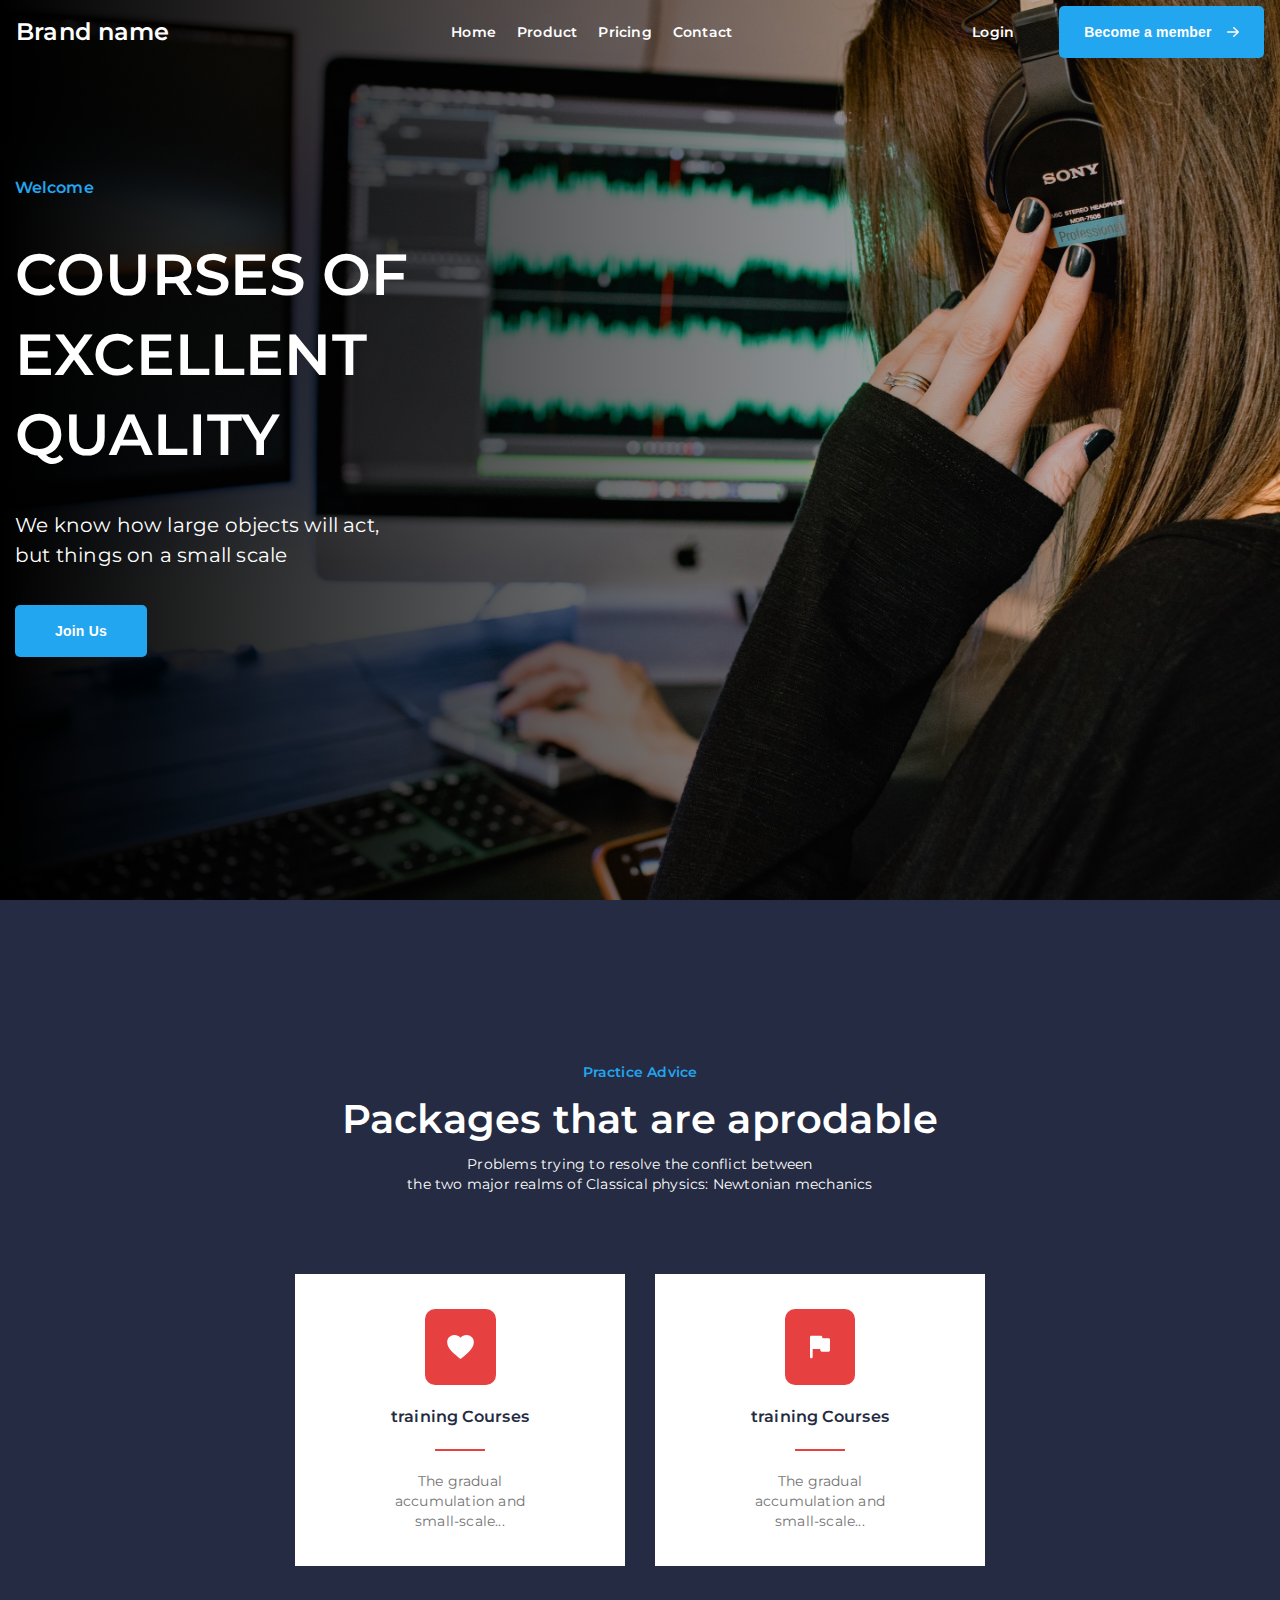
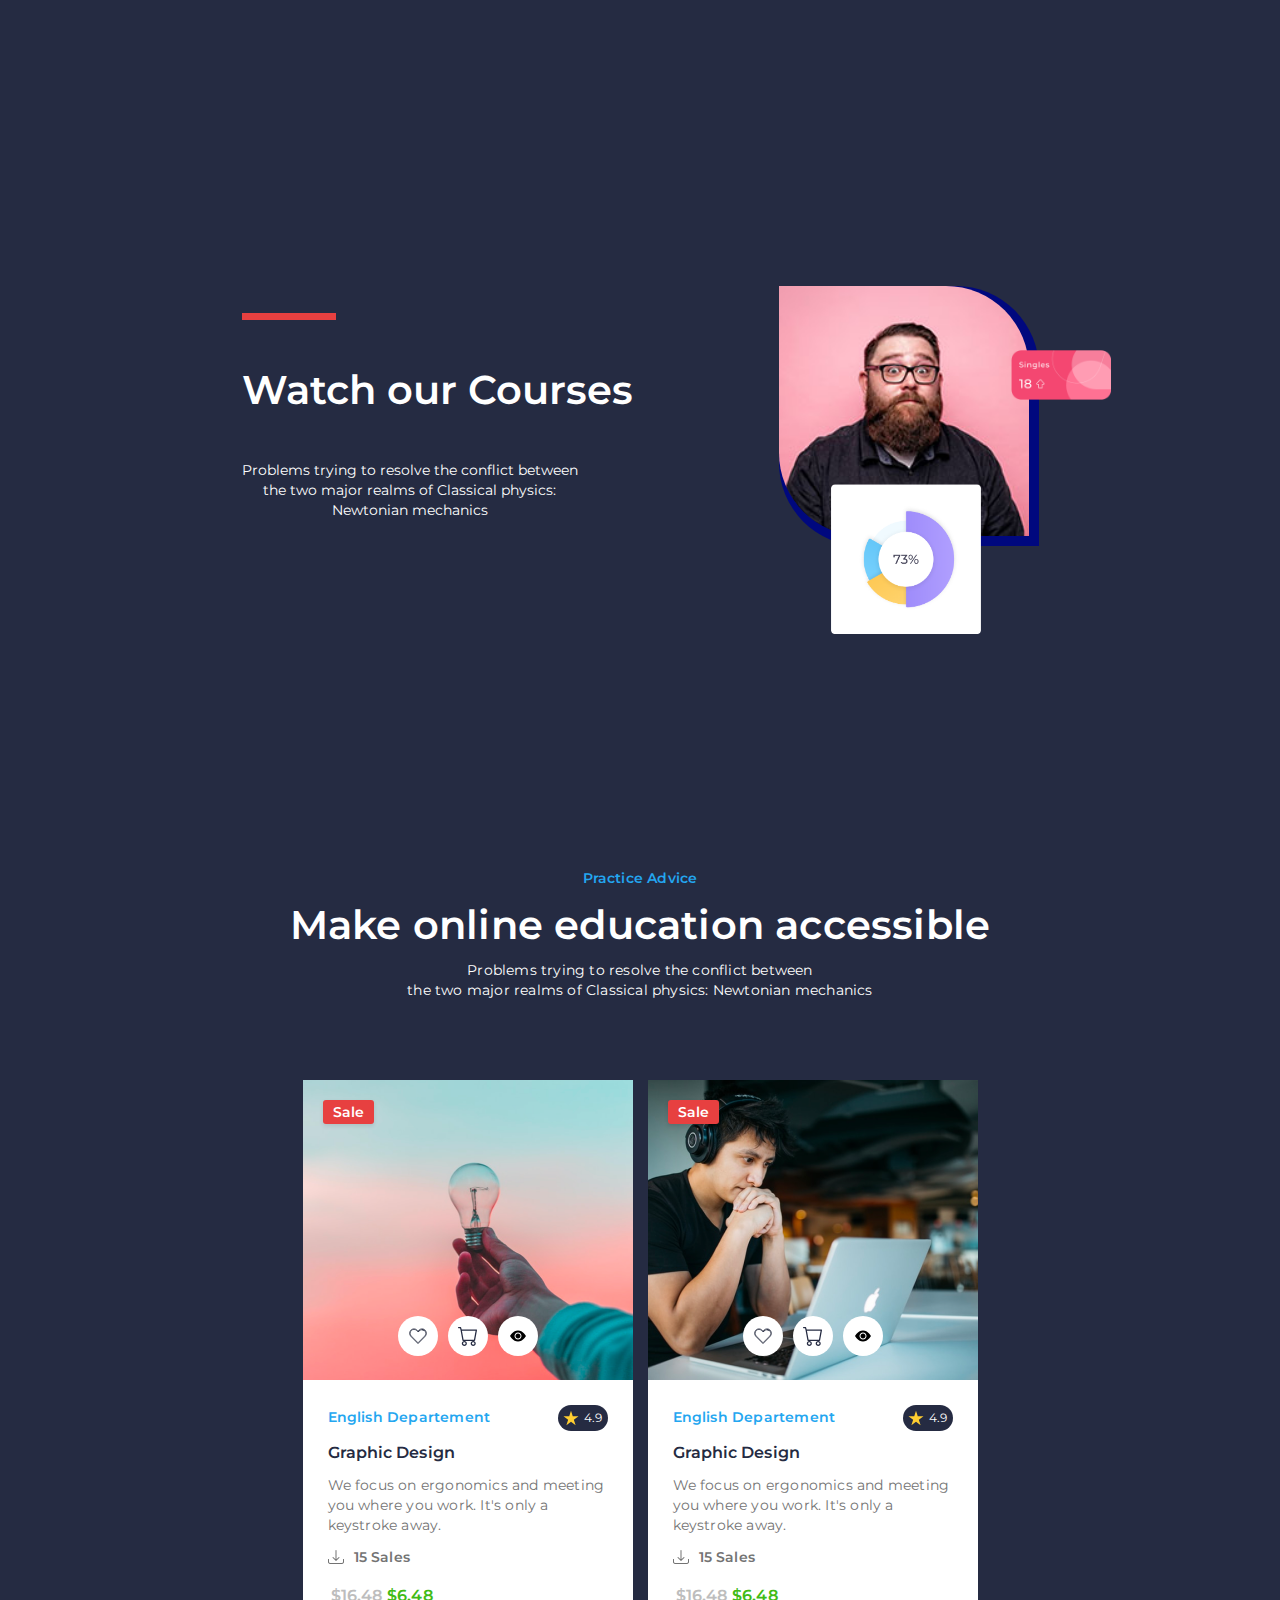
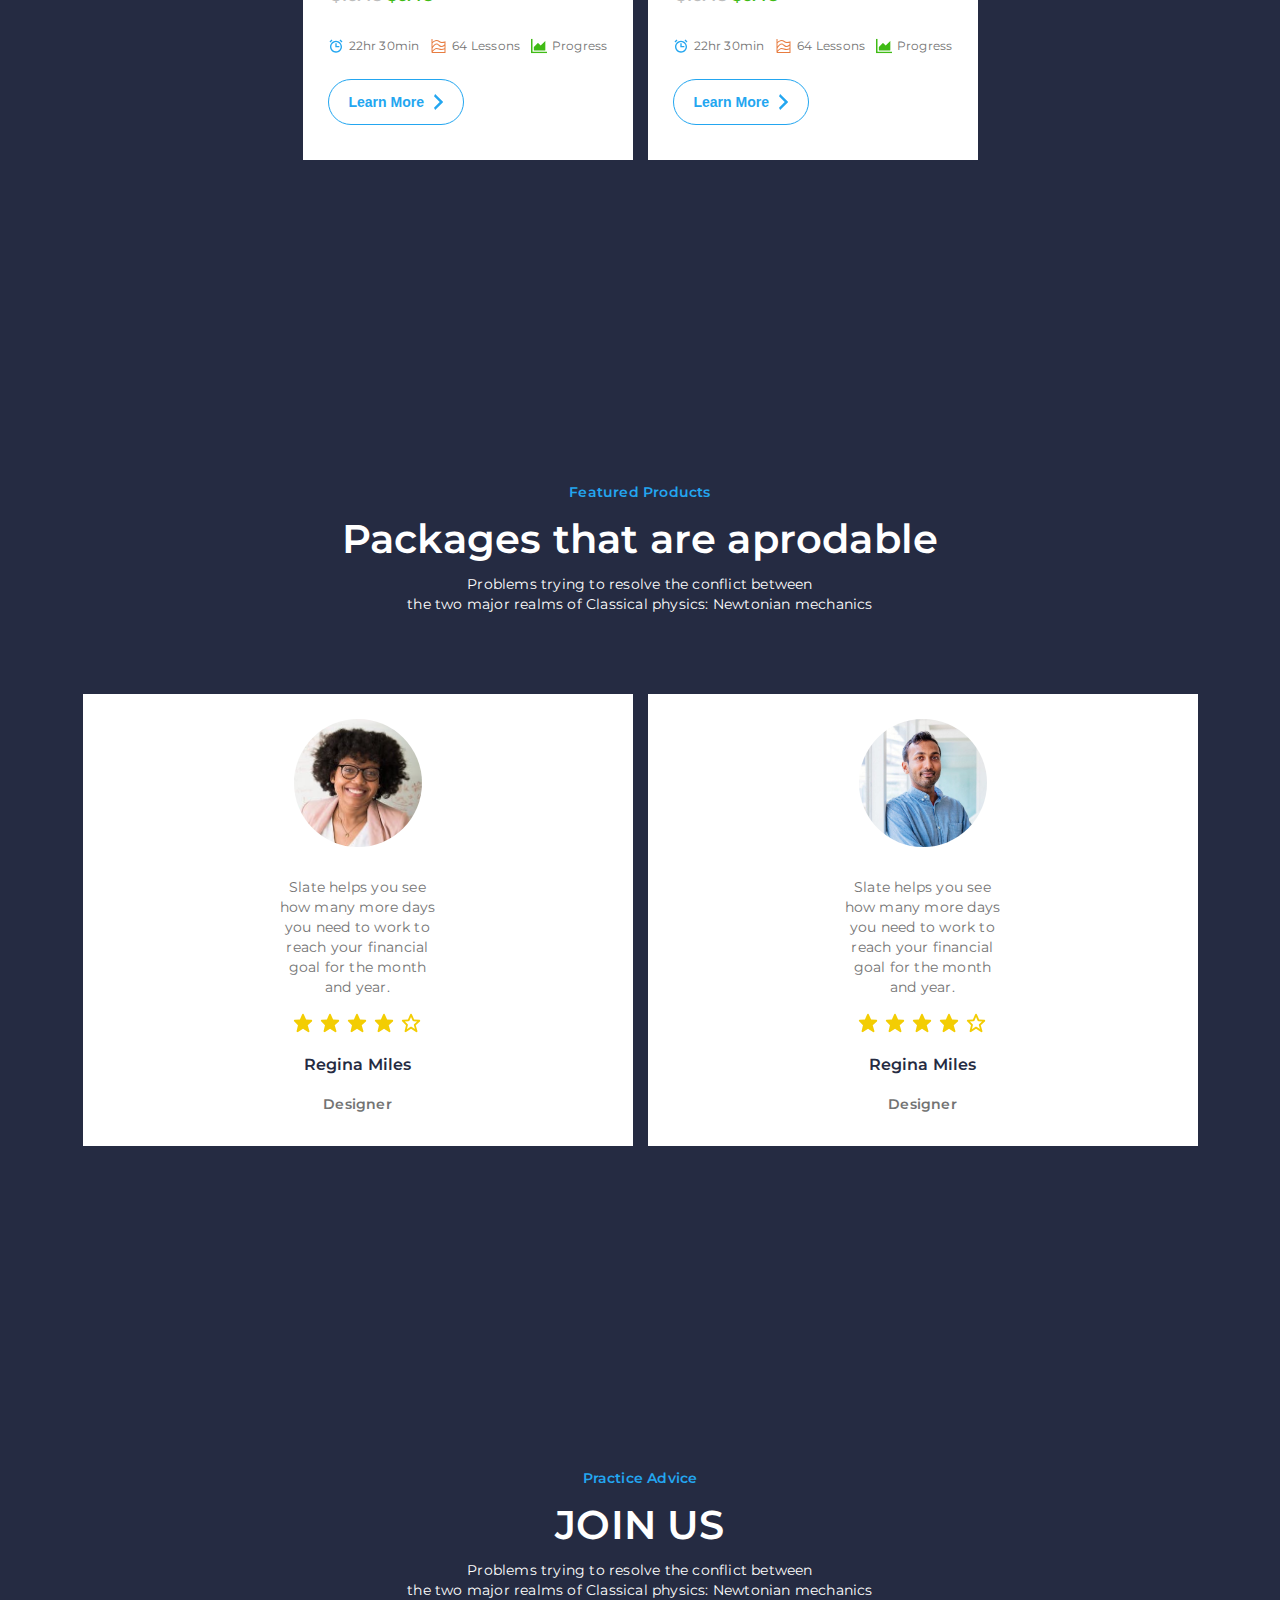
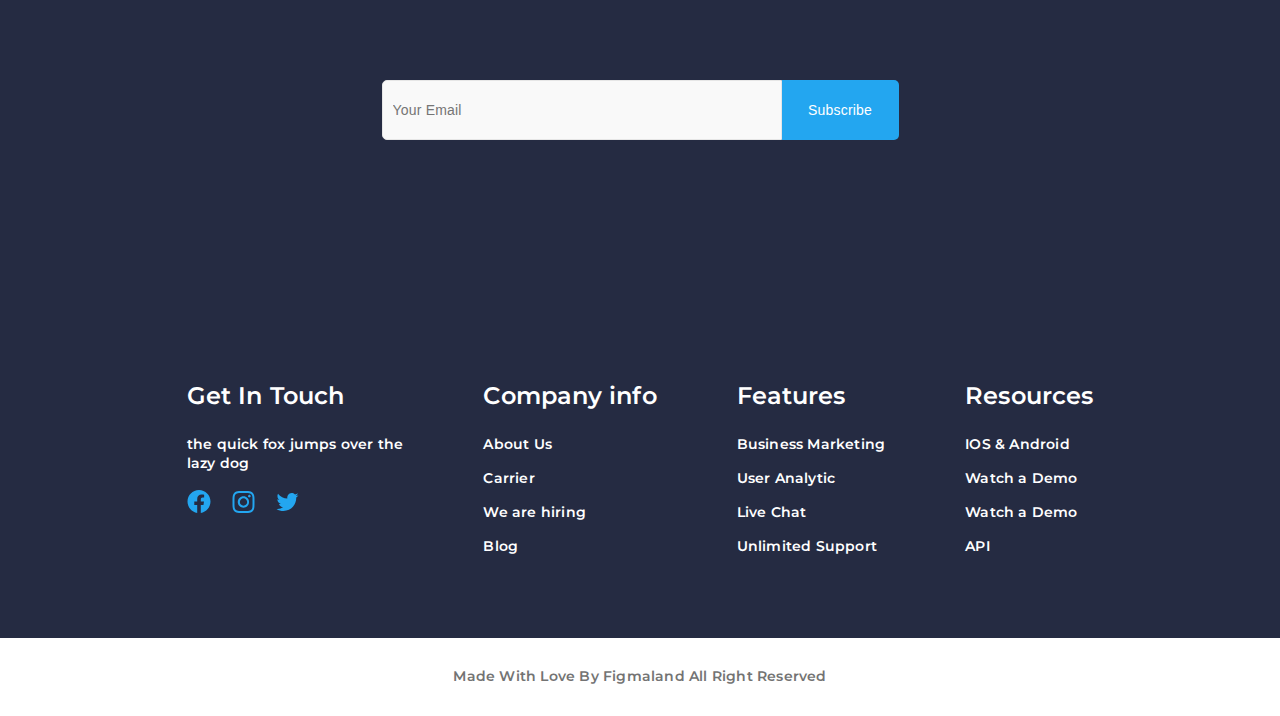
==== commit 68d2d2c4: "V1.2" ====
--- a/index.html
+++ b/index.html
@@ -70,7 +70,7 @@
             <div class="course-item">
                 <div class="training-course-item__content">
                     <button class="training-course-item__button">
-                        <img src="assets/icons/big_like.svg" alt="like">
+                        <img src="assets/icons/flag.svg" alt="like">
                     </button>
                     <span class="course-item__subheader">
                         training Courses
